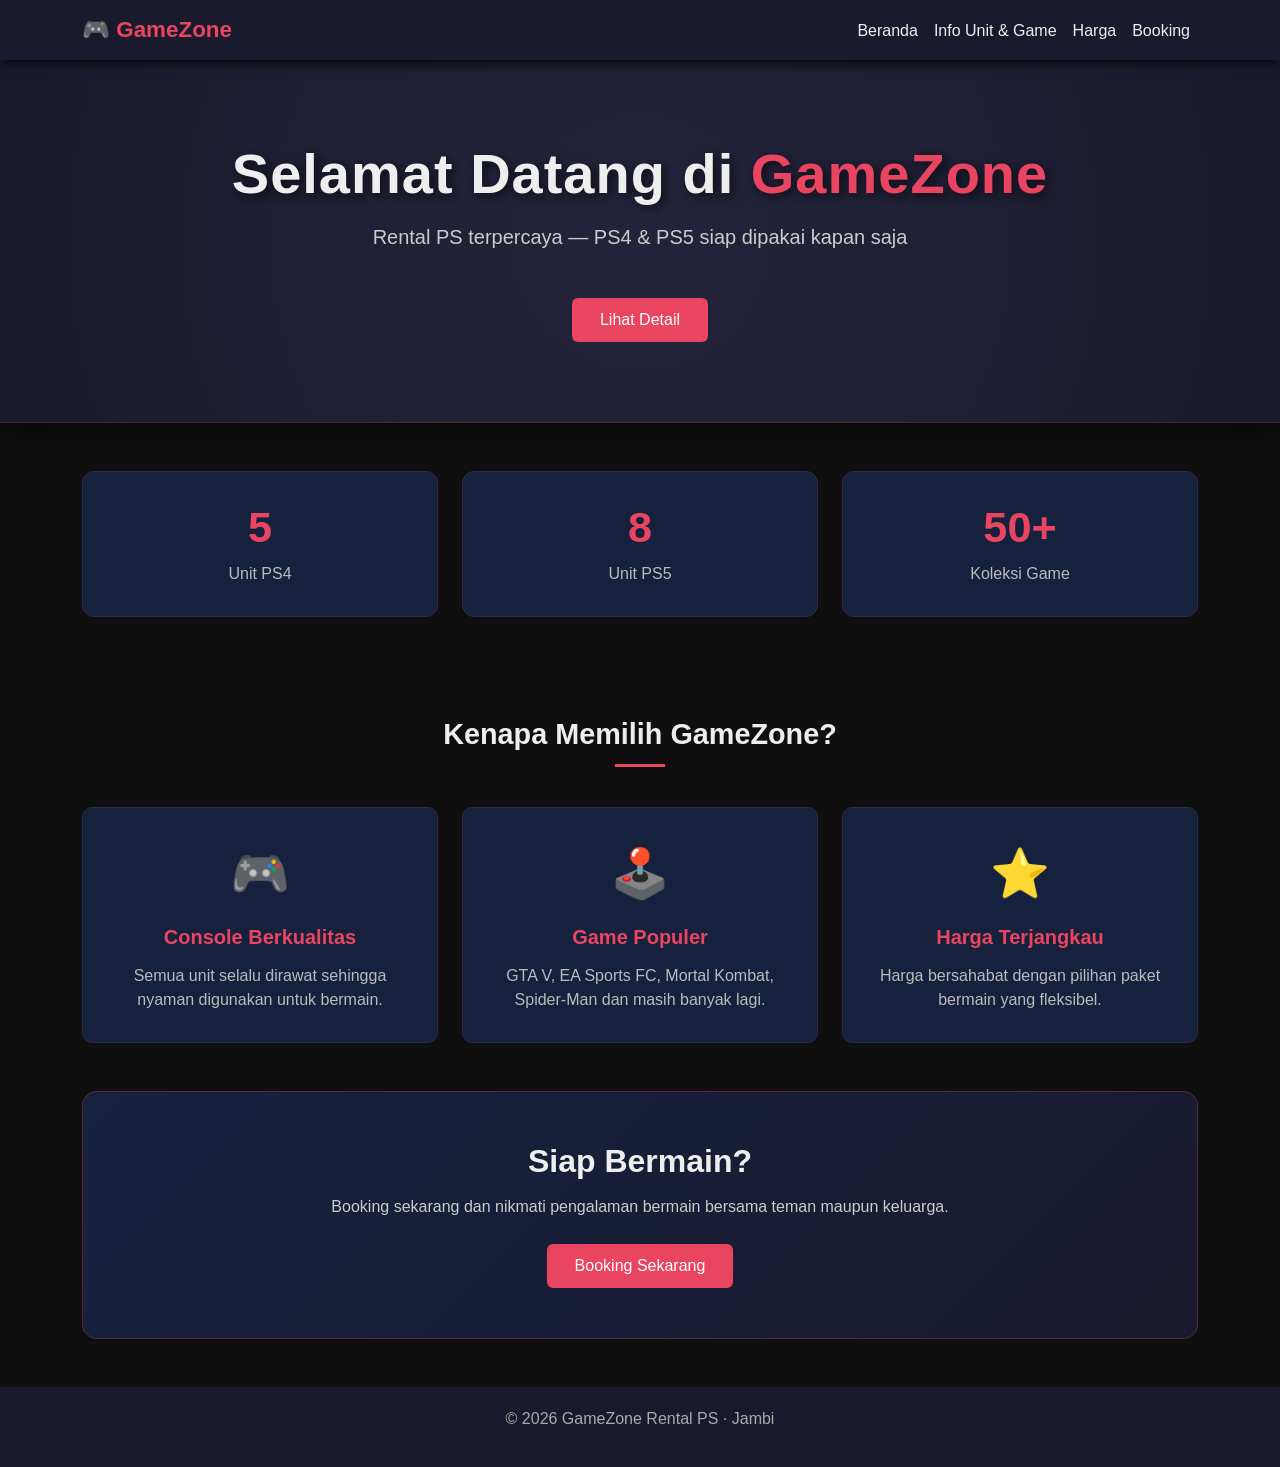
==== index.html @ 6b7fb929 "menambahkan beberapa kode pada beranda" ====
<!DOCTYPE html>
<html lang="id">

<head>
  <meta charset="UTF-8" />
  <meta name="viewport" content="width=device-width, initial-scale=1.0" />
  <title>Rental PS - GameZone</title>
  <link href="https://cdn.jsdelivr.net/npm/bootstrap@5.3.0/dist/css/bootstrap.min.css" rel="stylesheet" />
  <link rel="stylesheet" href="style.css" />
</head>

<body>

  <!-- NAVBAR -->
  <nav class="navbar navbar-expand-lg">
    <div class="container">
      <a class="navbar-brand" href="index.html">🎮 GameZone</a>
      <button class="navbar-toggler" type="button" data-bs-toggle="collapse" data-bs-target="#menu">
        <span class="navbar-toggler-icon"></span>
      </button>
      <div class="collapse navbar-collapse" id="menu">
        <ul class="navbar-nav ms-auto">
          <li class="nav-item"><a class="nav-link" href="index.html">Beranda</a></li>
          <li class="nav-item"><a class="nav-link" href="info.html">Info Unit & Game</a></li>
          <li class="nav-item"><a class="nav-link" href="harga.html">Harga</a></li>
          <li class="nav-item"><a class="nav-link" href="booking.html">Booking</a></li>
        </ul>
      </div>
    </div>
  </nav>

  <!-- HERO -->
  <section id="beranda" class="hero">
    <div class="container">
      <h1>Selamat Datang di <span>GameZone</span></h1>
      <p>Rental PS terpercaya — PS4 & PS5 siap dipakai kapan saja</p>
      <a href="harga.html" class="btn btn-aksen mt-3">Lihat Detail</a>
    </div>
  </section>

  <!-- STATISTIK -->
  <section class="py-5">
    <div class="container">

      <div class="row text-center g-4">

        <div class="col-md-4">
          <div class="stat-box">
            <h2>5</h2>
            <p>Unit PS4</p>
          </div>
        </div>

        <div class="col-md-4">
          <div class="stat-box">
            <h2>8</h2>
            <p>Unit PS5</p>
          </div>
        </div>

        <div class="col-md-4">
          <div class="stat-box">
            <h2>50+</h2>
            <p>Koleksi Game</p>
          </div>
        </div>

      </div>

    </div>
  </section>

  <!-- KEUNGGULAN -->
  <section class="py-5">
    <div class="container">

      <p class="judul-section">Kenapa Memilih GameZone?</p>
      <div class="garis-bawah"></div>

      <div class="row g-4">

        <div class="col-md-4">
          <div class="kartu-home">
            <div class="icon-home">🎮</div>

            <h5>Console Berkualitas</h5>

            <p>
              Semua unit selalu dirawat sehingga nyaman digunakan
              untuk bermain.
            </p>

          </div>
        </div>

        <div class="col-md-4">
          <div class="kartu-home">

            <div class="icon-home">🕹️</div>

            <h5>Game Populer</h5>

            <p>
              GTA V, EA Sports FC, Mortal Kombat,
              Spider-Man dan masih banyak lagi.
            </p>

          </div>
        </div>

        <div class="col-md-4">
          <div class="kartu-home">

            <div class="icon-home">⭐</div>

            <h5>Harga Terjangkau</h5>

            <p>
              Harga bersahabat dengan pilihan paket
              bermain yang fleksibel.
            </p>

          </div>
        </div>

      </div>

    </div>
  </section>

  <!-- CTA -->
  <section class="pb-5">
    <div class="container">

      <div class="cta-box">

        <h2>Siap Bermain?</h2>

        <p>
          Booking sekarang dan nikmati pengalaman bermain
          bersama teman maupun keluarga.
        </p>

        <a href="booking.html" class="btn btn-aksen">
          Booking Sekarang
        </a>

      </div>

    </div>
  </section>

  <!-- FOOTER -->
  <footer>
    <p>© 2026 GameZone Rental PS · Jambi</p>
  </footer>

  <script src="https://cdn.jsdelivr.net/npm/bootstrap@5.3.0/dist/js/bootstrap.bundle.min.js"></script>
</body>

</html>
---- style.css ----
/* ===========================
   WARNA UTAMA WEBSITE
=========================== */
:root {
  --warna-utama: #1a1a2e;
  --warna-aksen: #e94560;
  --warna-kartu: #16213e;
}

/* ===========================
   GAYA UMUM
=========================== */
body {
  background-color: #0f0f0f;
  color: #eeeeee;
  font-family: 'Segoe UI', sans-serif;
  display: flex;
  flex-direction: column;
  min-height: 100vh;
}

/* ===========================
   PENGATURAN SECTION UMUM
=========================== */
section {
  flex: 1;
}

/* ===========================
   NAVBAR
=========================== */
.navbar {
  background-color: var(--warna-utama);
  box-shadow: 0 2px 12px rgb(0, 0, 0);
}

.navbar-brand {
  color: var(--warna-aksen) !important;
  font-weight: bold;
  font-size: 1.4rem;
  transition: transform 0.2s ease;
}

.navbar-brand {
  border: none;
  color: #ffffff;
}

.navbar-brand:hover {
  transform: scale(1.08);
}

.nav-link {
  color: #eeeeee !important;
  position: relative;
  padding-bottom: 6px !important;
  transition: color 0.25s ease;
}

.nav-link::after {
  content: '';
  position: absolute;
  left: 0;
  bottom: 0;
  width: 0%;
  height: 2px;
  background-color: var(--warna-aksen);
  transition: width 0.3s ease;
}

.nav-link:hover {
  color: var(--warna-aksen) !important;
}

.nav-link:hover::after {
  width: 100%;
}

/* ===========================
   HERO
=========================== */
.hero {
  /* Mengubah background solid menjadi gradient agar lebih elegan */
  background: radial-gradient(circle at center, #23233b 0%, var(--warna-utama) 100%);

  /* Flex: 1 akan memaksa section ini mengisi sisa ruang kosong layar */
  flex: 1;
  display: flex;
  flex-direction: column;
  align-items: center;
  justify-content: center;

  text-align: center;
  padding: 80px 20px;

  /* Opsional: Tambahan garis bawah & shadow agar section hero lebih menonjol */
  border-bottom: 1px solid rgba(233, 69, 96, 0.2);
  box-shadow: 0 10px 30px rgba(0, 0, 0, 0.5);
}

.hero h1 {
  font-size: 3.5rem;
  /* Ukuran diperbesar agar lebih impact */
  font-weight: 800;
  letter-spacing: 1px;
  margin-bottom: 15px;
  text-shadow: 3px 3px 10px rgba(0, 0, 0, 0.6);
}

.hero span {
  color: var(--warna-aksen);
}

.hero p {
  color: #cccccc;
  font-size: 1.25rem;
  margin-bottom: 30px;
  font-weight: 300;
}

/* ===========================
   TOMBOL
=========================== */
.btn-aksen {
  background-color: var(--warna-aksen);
  color: white;
  border: none;
  padding: 10px 28px;
  border-radius: 6px;
  transition: transform 0.2s ease, background-color 0.2s ease, box-shadow 0.2s ease;
}

.btn-aksen:hover {
  background-color: #c73652;
  color: white;
  transform: translateY(-3px);
  box-shadow: 0 6px 16px rgba(233, 69, 96, 0.4);
}

/* ===========================
   JUDUL SECTION
=========================== */
.judul-section {
  font-size: 1.8rem;
  font-weight: bold;
  text-align: center;
  margin-bottom: 8px;
}

.garis-bawah {
  width: 50px;
  height: 3px;
  background-color: var(--warna-aksen);
  margin: 0 auto 40px auto;
}

/* ===========================
   KARTU KONSOL
=========================== */
.kartu-konsol {
  background-color: var(--warna-kartu);
  border-radius: 10px;
  padding: 20px;
  text-align: center;
  border: 1px solid #2a2a4a;
  transition: transform 0.25s ease, border-color 0.25s ease, box-shadow 0.25s ease;
}

.kartu-konsol:hover {
  transform: translateY(-5px);
  border-color: var(--warna-aksen);
  box-shadow: 0 8px 20px rgba(233, 69, 96, 0.15);
}

.kartu-konsol .ikon {
  font-size: 2.5rem;
  margin-bottom: 10px;
  transition: transform 0.3s ease;
}

.kartu-konsol:hover .ikon {
  transform: scale(1.2);
}

/* ===========================
   SISTEM TAB (Info Unit / Game)
=========================== */
.tab-radio {
  display: none;
}

.tab-bar {
  display: flex;
  justify-content: space-between;
  /* Kode ini yang akan mendorong tombol ke ujung kiri dan kanan */
  margin-bottom: 50px;
}

.tab-label {
  padding: 15px 28px;
  /* Diperbesar (sebelumnya 8px 22px) agar tombol lebih tebal dan lebar */
  border-radius: 6px;
  border: 1px solid #2a2a4a;
  cursor: pointer;
  font-size: 1.05rem;
  /* Diperbesar (sebelumnya 0.9rem) agar tulisan lebih jelas */
  color: #aaa;
  background-color: var(--warna-kartu);
  transition: background-color 0.25s ease, color 0.25s ease, border-color 0.25s ease;
}

.tab-label:hover {
  border-color: var(--warna-aksen);
  color: white;
}

.tab-konten {
  display: none;
}

#tab-unit:checked~.tab-bar .label-unit {
  background-color: var(--warna-aksen);
  color: white;
  border-color: var(--warna-aksen);
}

#tab-unit:checked~.konten-unit {
  display: block;
}

#tab-game:checked~.tab-bar .label-game {
  background-color: var(--warna-aksen);
  color: white;
  border-color: var(--warna-aksen);
}

#tab-game:checked~.konten-game {
  display: block;
}

/* ===========================
   SISTEM FILTER GAME
=========================== */
.filter-radio {
  display: none;
}

.filter-bar {
  display: flex;
  gap: 8px;
  flex-wrap: wrap;
  margin-bottom: 20px;
}

.filter-label {
  padding: 6px 18px;
  border-radius: 20px;
  border: 1px solid #2a2a4a;
  cursor: pointer;
  font-size: 0.8rem;
  color: #aaa;
  background-color: var(--warna-kartu);
  transition: background-color 0.2s ease, color 0.2s ease, border-color 0.2s ease;
}

.filter-label:hover {
  border-color: var(--warna-aksen);
  color: white;
}

.filter-konten {
  display: none;
}

#filter-semua:checked~.filter-bar .label-semua {
  background-color: var(--warna-aksen);
  color: white;
  border-color: var(--warna-aksen);
}

#filter-populer:checked~.filter-bar .label-populer {
  background-color: var(--warna-aksen);
  color: white;
  border-color: var(--warna-aksen);
}

#filter-genre:checked~.filter-bar .label-genre {
  background-color: var(--warna-aksen);
  color: white;
  border-color: var(--warna-aksen);
}

#filter-semua:checked~.filter-konten.semua {
  display: block;
}

#filter-populer:checked~.filter-konten.populer {
  display: block;
}

#filter-genre:checked~.filter-konten.genre {
  display: block;
}

/* ===========================
   KARTU GAME
=========================== */
.kartu-game {
  background-color: var(--warna-kartu);
  border: 1px solid #2a2a4a;
  border-radius: 10px;
  padding: 14px 18px;
  margin-bottom: 12px;
  transition: transform 0.25s ease, border-color 0.25s ease, box-shadow 0.25s ease;
}

.kartu-game:hover {
  transform: translateY(-4px);
  border-color: var(--warna-aksen);
  box-shadow: 0 8px 20px rgba(233, 69, 96, 0.15);
}

.kartu-game .nomor {
  font-size: 0.7rem;
  color: var(--warna-aksen);
  font-weight: bold;
  letter-spacing: 1px;
  margin-bottom: 4px;
}

.kartu-game .nama-game {
  font-weight: bold;
  font-size: 0.95rem;
  margin-bottom: 4px;
}

.kartu-game .genre {
  font-size: 0.8rem;
  color: #888;
  margin-bottom: 8px;
}

.badge-ps {
  font-size: 0.7rem;
  font-weight: bold;
  padding: 3px 8px;
  border-radius: 4px;
  margin-right: 4px;
}

.badge-ps4 {
  background-color: #003087;
  color: white;
}

.badge-ps5 {
  background-color: #2d2d2d;
  color: white;
  border: 1px solid #555;
}

.label-kolom {
  font-size: 0.72rem;
  color: #888;
  letter-spacing: 1px;
  text-transform: uppercase;
  margin-bottom: 12px;
}

/* ===========================
   KARTU PAKET
=========================== */
.kartu-paket {
  background-color: var(--warna-kartu);
  border: 1px solid #2a2a4a;
  border-radius: 10px;
  padding: 24px;
  text-align: center;
  transition: transform 0.25s ease, box-shadow 0.25s ease;
}

.kartu-paket:hover {
  transform: translateY(-6px);
  box-shadow: 0 10px 24px rgba(233, 69, 96, 0.2);
}

.kartu-paket h5 {
  color: var(--warna-aksen);
  font-weight: bold;
}

.kartu-paket .harga {
  font-size: 1.8rem;
  font-weight: bold;
}

.kartu-paket ul {
  list-style: none;
  padding: 0;
  color: #aaaaaa;
}

/* ===========================
   FOOTER
=========================== */
footer {
  background-color: var(--warna-utama);
  color: #aaaaaa;
  text-align: center;
  padding: 20px 0;
}

/* ===========================
   STATISTIK HOME
=========================== */

.stat-box {
  background: var(--warna-kartu);
  border: 1px solid #2a2a4a;
  border-radius: 12px;
  padding: 30px;
  transition: .3s;
}

.stat-box:hover {
  transform: translateY(-5px);
  border-color: var(--warna-aksen);
}

.stat-box h2 {
  color: var(--warna-aksen);
  font-size: 2.7rem;
  font-weight: bold;
}

.stat-box p {
  color: #bbbbbb;
  margin: 0;
}


/* ===========================
   KARTU HOME
=========================== */

.kartu-home {

  background: var(--warna-kartu);

  border: 1px solid #2a2a4a;

  border-radius: 10px;

  padding: 30px;

  text-align: center;

  height: 100%;

  transition: .3s;

}

.kartu-home:hover {

  transform: translateY(-6px);

  border-color: var(--warna-aksen);

  box-shadow: 0 10px 20px rgba(233, 69, 96, .18);

}

.icon-home {

  font-size: 3rem;

  margin-bottom: 15px;

}

.kartu-home h5 {

  color: var(--warna-aksen);

  margin-bottom: 15px;

  font-weight: bold;

}

.kartu-home p {

  color: #bbbbbb;

  margin-bottom: 0;

}


/* ===========================
   CTA
=========================== */

.cta-box {

  background: linear-gradient(135deg, #16213e, #1a1a2e);

  border: 1px solid rgba(233, 69, 96, .3);

  border-radius: 15px;

  text-align: center;

  padding: 50px 20px;

}

.cta-box h2 {

  font-weight: bold;

  margin-bottom: 15px;

}

.cta-box p {

  color: #cccccc;

  margin-bottom: 25px;

}
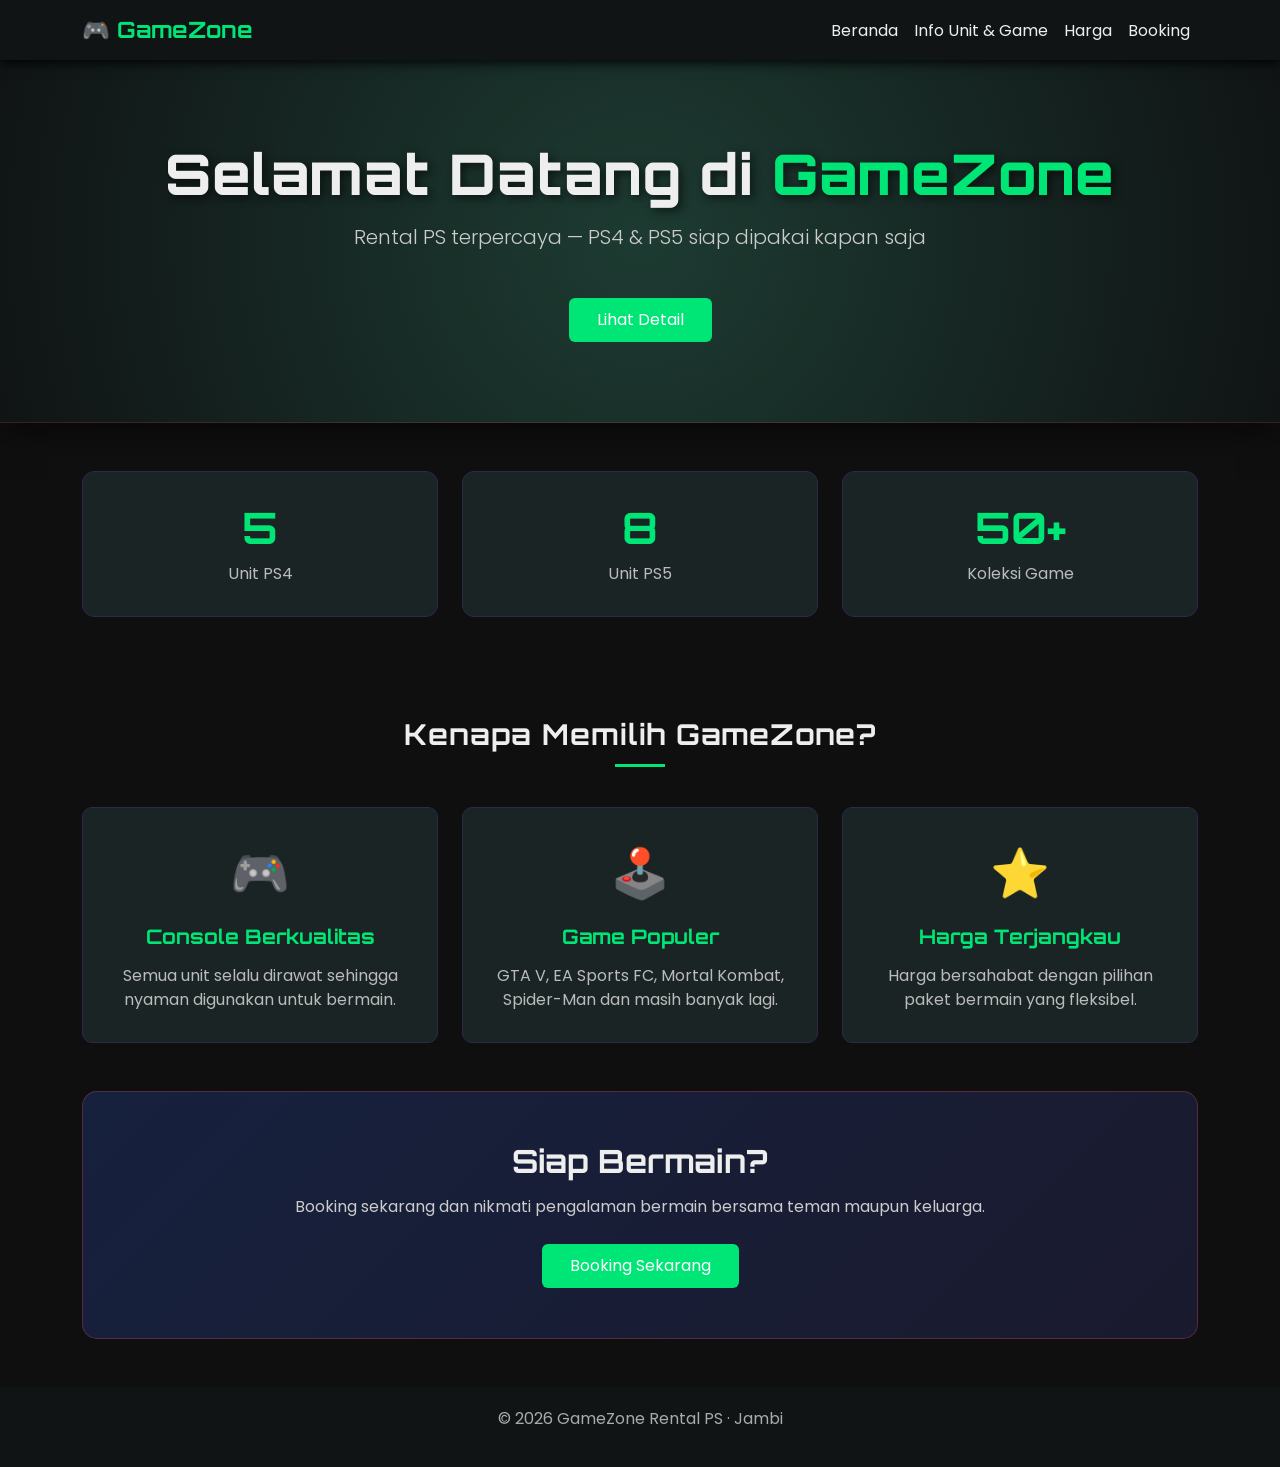
==== commit b01e267d: "mengubah warna dan font" ====
--- a/index.html
+++ b/index.html
@@ -6,7 +6,11 @@
   <meta name="viewport" content="width=device-width, initial-scale=1.0" />
   <title>Rental PS - GameZone</title>
   <link href="https://cdn.jsdelivr.net/npm/bootstrap@5.3.0/dist/css/bootstrap.min.css" rel="stylesheet" />
+  <style>
+@import url('https://fonts.googleapis.com/css2?family=Orbitron:wght@400..900&family=Poppins:ital,wght@0,100;0,200;0,300;0,400;0,500;0,600;0,700;0,800;0,900;1,100;1,200;1,300;1,400;1,500;1,600;1,700;1,800;1,900&display=swap');
+</style>
   <link rel="stylesheet" href="style.css" />
+  <link rel="stylesheet" href="https://cdnjs.cloudflare.com/ajax/libs/font-awesome/6.4.2/css/all.min.css" />
 </head>
 
 <body>
@@ -41,112 +45,82 @@
   <!-- STATISTIK -->
   <section class="py-5">
     <div class="container">
-
       <div class="row text-center g-4">
-
         <div class="col-md-4">
           <div class="stat-box">
             <h2>5</h2>
             <p>Unit PS4</p>
           </div>
         </div>
-
         <div class="col-md-4">
           <div class="stat-box">
             <h2>8</h2>
             <p>Unit PS5</p>
           </div>
         </div>
-
         <div class="col-md-4">
           <div class="stat-box">
             <h2>50+</h2>
             <p>Koleksi Game</p>
           </div>
         </div>
-
       </div>
-
     </div>
   </section>
 
   <!-- KEUNGGULAN -->
   <section class="py-5">
     <div class="container">
-
       <p class="judul-section">Kenapa Memilih GameZone?</p>
       <div class="garis-bawah"></div>
-
       <div class="row g-4">
-
         <div class="col-md-4">
           <div class="kartu-home">
             <div class="icon-home">🎮</div>
-
             <h5>Console Berkualitas</h5>
-
             <p>
               Semua unit selalu dirawat sehingga nyaman digunakan
               untuk bermain.
             </p>
-
           </div>
         </div>
-
         <div class="col-md-4">
           <div class="kartu-home">
-
             <div class="icon-home">🕹️</div>
-
             <h5>Game Populer</h5>
-
             <p>
               GTA V, EA Sports FC, Mortal Kombat,
               Spider-Man dan masih banyak lagi.
             </p>
-
           </div>
         </div>
-
         <div class="col-md-4">
           <div class="kartu-home">
-
             <div class="icon-home">⭐</div>
-
             <h5>Harga Terjangkau</h5>
-
             <p>
               Harga bersahabat dengan pilihan paket
               bermain yang fleksibel.
             </p>
-
           </div>
         </div>
-
       </div>
-
     </div>
   </section>
 
   <!-- CTA -->
   <section class="pb-5">
     <div class="container">
-
       <div class="cta-box">
-
         <h2>Siap Bermain?</h2>
-
         <p>
           Booking sekarang dan nikmati pengalaman bermain
           bersama teman maupun keluarga.
         </p>
-
         <a href="booking.html" class="btn btn-aksen">
           Booking Sekarang
         </a>
-
       </div>
-
     </div>
   </section>
 
--- a/style.css
+++ b/style.css
@@ -2,9 +2,9 @@
    WARNA UTAMA WEBSITE
 =========================== */
 :root {
-  --warna-utama: #1a1a2e;
-  --warna-aksen: #e94560;
-  --warna-kartu: #16213e;
+  --warna-utama: #101414;
+  --warna-aksen: #00e676;
+  --warna-kartu: #1a2424;
 }
 
 /* ===========================
@@ -13,7 +13,7 @@
 body {
   background-color: #0f0f0f;
   color: #eeeeee;
-  font-family: 'Segoe UI', sans-serif;
+  font-family: 'poppins', sans-serif;
   display: flex;
   flex-direction: column;
   min-height: 100vh;
@@ -42,6 +42,8 @@
 }
 
 .navbar-brand {
+  font-family: 'Orbitron', sans-serif;
+  font-weight: 700;
   border: none;
   color: #ffffff;
 }
@@ -80,10 +82,8 @@
    HERO
 =========================== */
 .hero {
-  /* Mengubah background solid menjadi gradient agar lebih elegan */
-  background: radial-gradient(circle at center, #23233b 0%, var(--warna-utama) 100%);
-
-  /* Flex: 1 akan memaksa section ini mengisi sisa ruang kosong layar */
+  background: radial-gradient(circle at center,#1d3b32 0%,var(--warna-utama) 100%);
+
   flex: 1;
   display: flex;
   flex-direction: column;
@@ -93,14 +93,13 @@
   text-align: center;
   padding: 80px 20px;
 
-  /* Opsional: Tambahan garis bawah & shadow agar section hero lebih menonjol */
   border-bottom: 1px solid rgba(233, 69, 96, 0.2);
   box-shadow: 0 10px 30px rgba(0, 0, 0, 0.5);
 }
 
 .hero h1 {
+  font-family: 'Orbitron', sans-serif;
   font-size: 3.5rem;
-  /* Ukuran diperbesar agar lebih impact */
   font-weight: 800;
   letter-spacing: 1px;
   margin-bottom: 15px;
@@ -131,7 +130,7 @@
 }
 
 .btn-aksen:hover {
-  background-color: #c73652;
+  background-color: #00c853;
   color: white;
   transform: translateY(-3px);
   box-shadow: 0 6px 16px rgba(233, 69, 96, 0.4);
@@ -141,6 +140,8 @@
    JUDUL SECTION
 =========================== */
 .judul-section {
+  font-family: 'Orbitron', sans-serif;
+  letter-spacing: 1px;
   font-size: 1.8rem;
   font-weight: bold;
   text-align: center;
@@ -182,8 +183,15 @@
   transform: scale(1.2);
 }
 
-/* ===========================
-   SISTEM TAB (Info Unit / Game)
+.kartu-konsol h5 {
+    font-family: 'Orbitron', sans-serif;
+    color: var(--warna-aksen);
+    font-weight: 700;
+    margin-top: 10px;
+}
+
+/* ===========================
+SISTEM TAB (Info Unit / Game)
 =========================== */
 .tab-radio {
   display: none;
@@ -192,18 +200,15 @@
 .tab-bar {
   display: flex;
   justify-content: space-between;
-  /* Kode ini yang akan mendorong tombol ke ujung kiri dan kanan */
   margin-bottom: 50px;
 }
 
 .tab-label {
   padding: 15px 28px;
-  /* Diperbesar (sebelumnya 8px 22px) agar tombol lebih tebal dan lebar */
   border-radius: 6px;
   border: 1px solid #2a2a4a;
   cursor: pointer;
   font-size: 1.05rem;
-  /* Diperbesar (sebelumnya 0.9rem) agar tulisan lebih jelas */
   color: #aaa;
   background-color: var(--warna-kartu);
   transition: background-color 0.25s ease, color 0.25s ease, border-color 0.25s ease;
@@ -239,7 +244,7 @@
 }
 
 /* ===========================
-   SISTEM FILTER GAME
+SISTEM FILTER GAME
 =========================== */
 .filter-radio {
   display: none;
@@ -312,6 +317,12 @@
   padding: 14px 18px;
   margin-bottom: 12px;
   transition: transform 0.25s ease, border-color 0.25s ease, box-shadow 0.25s ease;
+  
+  /* Tambahan untuk memisahkan teks dan gambar */
+  display: flex;
+  justify-content: space-between; /* Mendorong teks ke kiri dan gambar ke kanan */
+  align-items: center; /* Membuat posisinya sejajar di tengah secara vertikal */
+  gap: 15px; /* Jarak antara teks dan gambar */
 }
 
 .kartu-game:hover {
@@ -320,51 +331,100 @@
   box-shadow: 0 8px 20px rgba(233, 69, 96, 0.15);
 }
 
-.kartu-game .nomor {
-  font-size: 0.7rem;
-  color: var(--warna-aksen);
-  font-weight: bold;
+/* Bagian pembungkus teks agar tidak bertabrakan dengan gambar */
+.info-teks {
+  flex: 1; 
+}
+
+/* Style untuk gambar di dalam kartu game */
+.gambar-game {
+  width: 75px;        /* Lebar gambar */
+  height: 75px;       /* Tinggi gambar (buat persegi agar rapi) */
+  object-fit: cover;  /* Memastikan gambar tidak gepeng/distorsi */
+  border-radius: 8px; /* Sudut gambar agak membulat */
+  box-shadow: 0 4px 8px rgba(0,0,0,0.4);
+}
+
+/* ===========================
+   KARTU GENRE KHUSUS
+=========================== */
+.kartu-genre {
+  background: linear-gradient(135deg, #16213e 0%, #1a1a2e 100%);
+  border: 1px solid #2a2a4a;
+  border-left: 4px solid var(--warna-aksen); /* Aksen garis tebal di kiri */
+  border-radius: 10px;
+  padding: 20px;
+  margin-bottom: 12px;
+  position: relative;
+  overflow: hidden; /* Mencegah ikon background keluar jalur */
+  transition: transform 0.3s ease, box-shadow 0.3s ease;
+  display: flex;
+  flex-direction: column;
+  gap: 8px;
+}
+
+.kartu-genre:hover {
+  transform: translateY(-4px);
+  box-shadow: 0 10px 20px rgba(233, 69, 96, 0.15);
+  border-left-color: #ff4d6d;
+}
+
+/* Ikon besar transparan di latar belakang */
+.kartu-genre .ikon-bg i {
+  position: absolute;
+  right: 10px;
+  bottom: -10px;
+  font-size: 5rem; /* Ukuran icon disesuaikan */
+  opacity: 0.05;
+  z-index: 0;
+  transition: transform 0.3s ease;
+}
+
+.kartu-genre:hover .ikon-bg i {
+  transform: scale(1.1) rotate(-10deg);
+  opacity: 0.08; /* Sedikit lebih menyala saat di-hover */
+}
+
+.kartu-genre .judul-genre {
+  font-family: 'Orbitron', sans-serif;
+  font-size: 1.1rem;
+  font-weight: bold;
+  color: #fff;
+  margin: 0;
+  z-index: 1;
   letter-spacing: 1px;
-  margin-bottom: 4px;
-}
-
-.kartu-game .nama-game {
-  font-weight: bold;
-  font-size: 0.95rem;
-  margin-bottom: 4px;
-}
-
-.kartu-game .genre {
-  font-size: 0.8rem;
-  color: #888;
-  margin-bottom: 8px;
-}
-
-.badge-ps {
-  font-size: 0.7rem;
-  font-weight: bold;
-  padding: 3px 8px;
-  border-radius: 4px;
-  margin-right: 4px;
-}
-
-.badge-ps4 {
-  background-color: #003087;
-  color: white;
-}
-
-.badge-ps5 {
-  background-color: #2d2d2d;
-  color: white;
-  border: 1px solid #555;
-}
-
-.label-kolom {
-  font-size: 0.72rem;
-  color: #888;
-  letter-spacing: 1px;
-  text-transform: uppercase;
-  margin-bottom: 12px;
+}
+
+.kartu-genre .deskripsi-genre {
+  font-size: 0.85rem;
+  color: #aaa;
+  margin: 0;
+  z-index: 1;
+}
+
+/* List game dalam bentuk tag/pill */
+.list-game-genre {
+  display: flex;
+  flex-wrap: wrap;
+  gap: 8px;
+  margin-top: 12px;
+  z-index: 1;
+}
+
+.badge-game {
+  background-color: rgba(255, 255, 255, 0.05);
+  color: #ddd;
+  font-size: 0.75rem;
+  padding: 5px 12px;
+  border-radius: 20px;
+  border: 1px solid rgba(255, 255, 255, 0.15);
+  transition: background-color 0.2s;
+}
+
+.badge-game:hover {
+  background-color: var(--warna-aksen);
+  color: white;
+  border-color: var(--warna-aksen);
 }
 
 /* ===========================
@@ -385,6 +445,7 @@
 }
 
 .kartu-paket h5 {
+  font-family: 'Orbitron', sans-serif;
   color: var(--warna-aksen);
   font-weight: bold;
 }
@@ -428,6 +489,7 @@
 }
 
 .stat-box h2 {
+  font-family: 'Orbitron', sans-serif;
   color: var(--warna-aksen);
   font-size: 2.7rem;
   font-weight: bold;
@@ -444,57 +506,36 @@
 =========================== */
 
 .kartu-home {
-
   background: var(--warna-kartu);
-
-  border: 1px solid #2a2a4a;
-
+  border: 1px solid #2a2a4a;
   border-radius: 10px;
-
   padding: 30px;
-
-  text-align: center;
-
+  text-align: center;
   height: 100%;
-
   transition: .3s;
-
 }
 
 .kartu-home:hover {
-
   transform: translateY(-6px);
-
-  border-color: var(--warna-aksen);
-
+  border-color: var(--warna-aksen);
   box-shadow: 0 10px 20px rgba(233, 69, 96, .18);
-
 }
 
 .icon-home {
-
   font-size: 3rem;
-
   margin-bottom: 15px;
-
 }
 
 .kartu-home h5 {
-
+  font-family: 'Orbitron', sans-serif;
   color: var(--warna-aksen);
-
   margin-bottom: 15px;
-
-  font-weight: bold;
-
+  font-weight: bold;
 }
 
 .kartu-home p {
-
   color: #bbbbbb;
-
   margin-bottom: 0;
-
 }
 
 
@@ -503,31 +544,20 @@
 =========================== */
 
 .cta-box {
-
   background: linear-gradient(135deg, #16213e, #1a1a2e);
-
   border: 1px solid rgba(233, 69, 96, .3);
-
   border-radius: 15px;
-
-  text-align: center;
-
+  text-align: center;
   padding: 50px 20px;
-
 }
 
 .cta-box h2 {
-
-  font-weight: bold;
-
+  font-family: 'Orbitron', sans-serif;
+  font-weight: bold;
   margin-bottom: 15px;
-
 }
 
 .cta-box p {
-
   color: #cccccc;
-
   margin-bottom: 25px;
-
 }
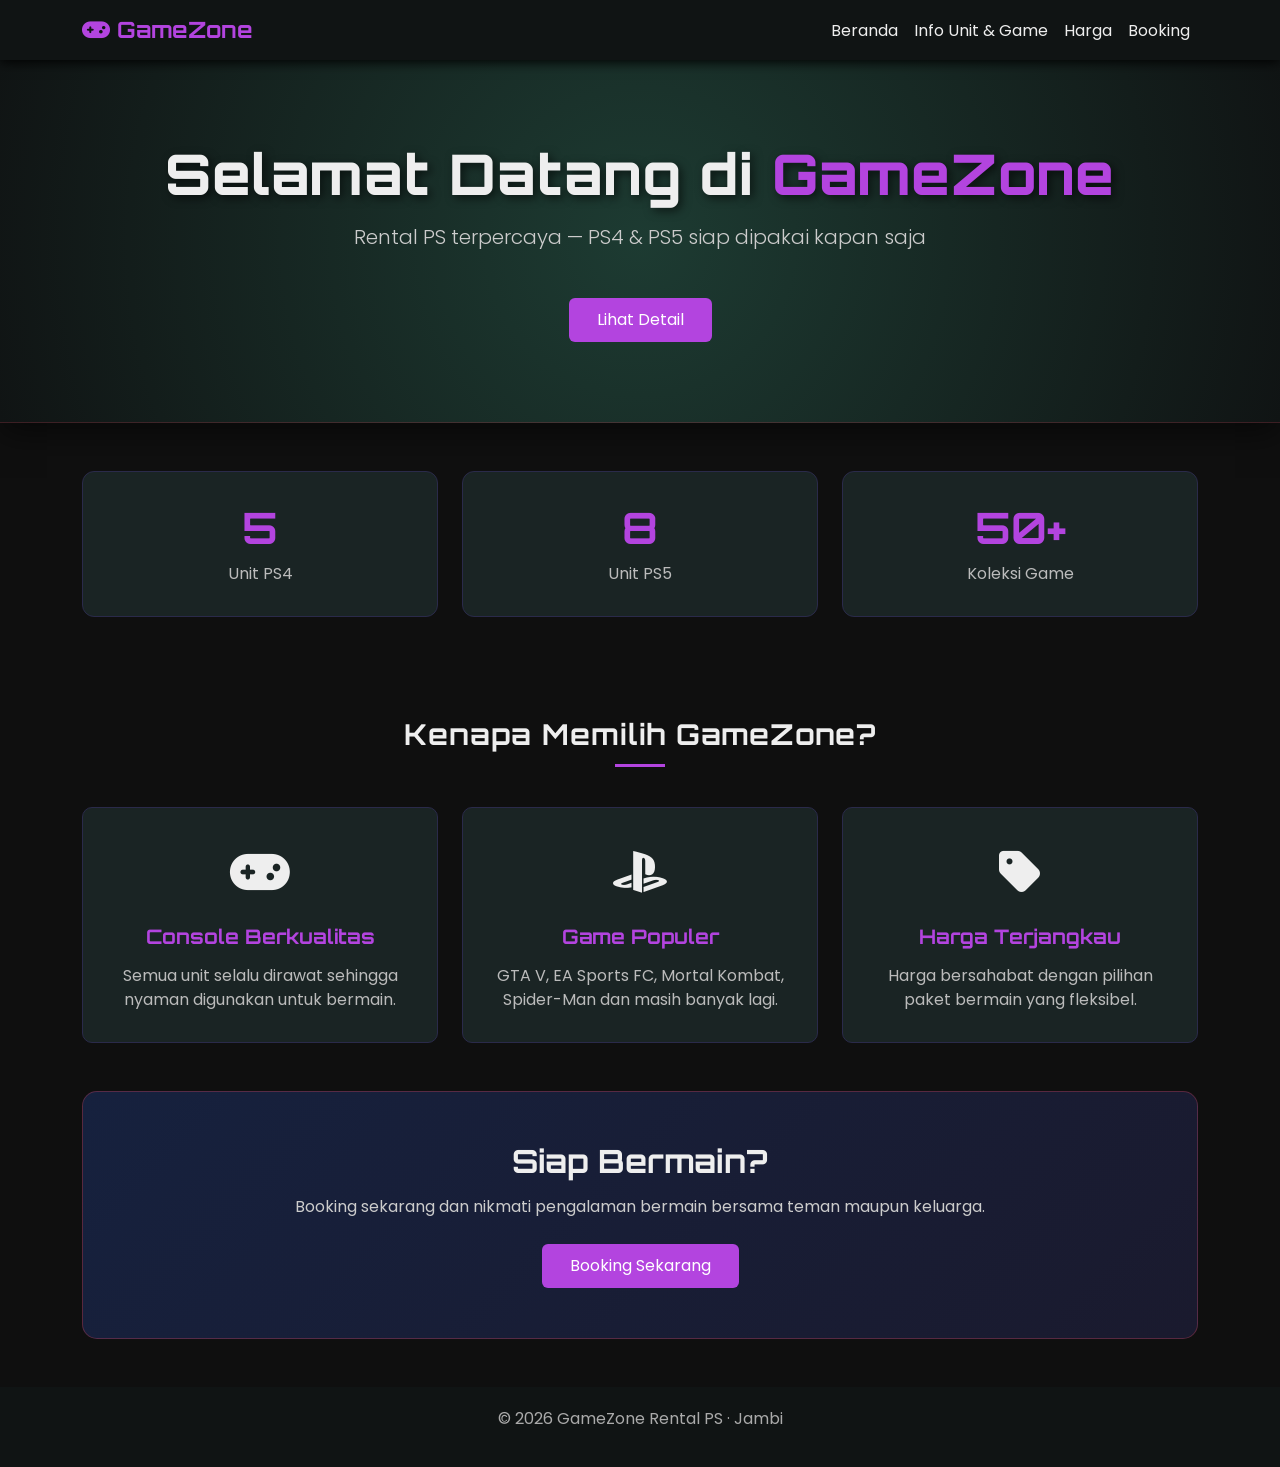
==== commit dba18428: "update navbar icon dan styles semua file HTML; merubah warna di CSS dan menambahkan list game di inf" ====
--- a/index.html
+++ b/index.html
@@ -18,7 +18,7 @@
   <!-- NAVBAR -->
   <nav class="navbar navbar-expand-lg">
     <div class="container">
-      <a class="navbar-brand" href="index.html">🎮 GameZone</a>
+      <a class="navbar-brand" href="index.html"><i class="fa-solid fa-gamepad"></i> GameZone</a>
       <button class="navbar-toggler" type="button" data-bs-toggle="collapse" data-bs-target="#menu">
         <span class="navbar-toggler-icon"></span>
       </button>
@@ -76,7 +76,7 @@
       <div class="row g-4">
         <div class="col-md-4">
           <div class="kartu-home">
-            <div class="icon-home">🎮</div>
+            <div class="icon-home"><i class="fa-solid fa-gamepad"></i></div>
             <h5>Console Berkualitas</h5>
             <p>
               Semua unit selalu dirawat sehingga nyaman digunakan
@@ -86,7 +86,7 @@
         </div>
         <div class="col-md-4">
           <div class="kartu-home">
-            <div class="icon-home">🕹️</div>
+            <div class="icon-home"><i class="fa-brands fa-playstation"></i></div>
             <h5>Game Populer</h5>
             <p>
               GTA V, EA Sports FC, Mortal Kombat,
@@ -96,7 +96,7 @@
         </div>
         <div class="col-md-4">
           <div class="kartu-home">
-            <div class="icon-home">⭐</div>
+            <div class="icon-home"><i class="fa-solid fa-tag"></i></div>
             <h5>Harga Terjangkau</h5>
             <p>
               Harga bersahabat dengan pilihan paket
--- a/style.css
+++ b/style.css
@@ -3,7 +3,7 @@
 =========================== */
 :root {
   --warna-utama: #101414;
-  --warna-aksen: #00e676;
+  --warna-aksen: #b344df;
   --warna-kartu: #1a2424;
 }
 
@@ -130,7 +130,7 @@
 }
 
 .btn-aksen:hover {
-  background-color: #00c853;
+  background-color: #72009f;
   color: white;
   transform: translateY(-3px);
   box-shadow: 0 6px 16px rgba(233, 69, 96, 0.4);
@@ -188,6 +188,22 @@
     color: var(--warna-aksen);
     font-weight: 700;
     margin-top: 10px;
+}
+
+/* ===========================
+   KHUSUS TINGGI KARTU INFO UNIT
+=========================== */
+.konten-unit .kartu-konsol {
+  min-height: 250px; 
+  display: flex;
+  flex-direction: column;
+  justify-content: center; 
+  align-items: center;     
+}
+
+.konten-unit .kartu-konsol .ikon {
+  font-size: 4rem;
+  margin-bottom: 15px;
 }
 
 /* ===========================
@@ -339,8 +355,8 @@
 /* Style untuk gambar di dalam kartu game */
 .gambar-game {
   width: 75px;        /* Lebar gambar */
-  height: 75px;       /* Tinggi gambar (buat persegi agar rapi) */
-  object-fit: cover;  /* Memastikan gambar tidak gepeng/distorsi */
+  height: 75px;       /* Tinggi gambar  */
+  object-fit: cover;  /* Memastikan gambar tidak gepeng */
   border-radius: 8px; /* Sudut gambar agak membulat */
   box-shadow: 0 4px 8px rgba(0,0,0,0.4);
 }
@@ -366,7 +382,7 @@
 .kartu-genre:hover {
   transform: translateY(-4px);
   box-shadow: 0 10px 20px rgba(233, 69, 96, 0.15);
-  border-left-color: #ff4d6d;
+  border-left-color: #72009f;
 }
 
 /* Ikon besar transparan di latar belakang */
